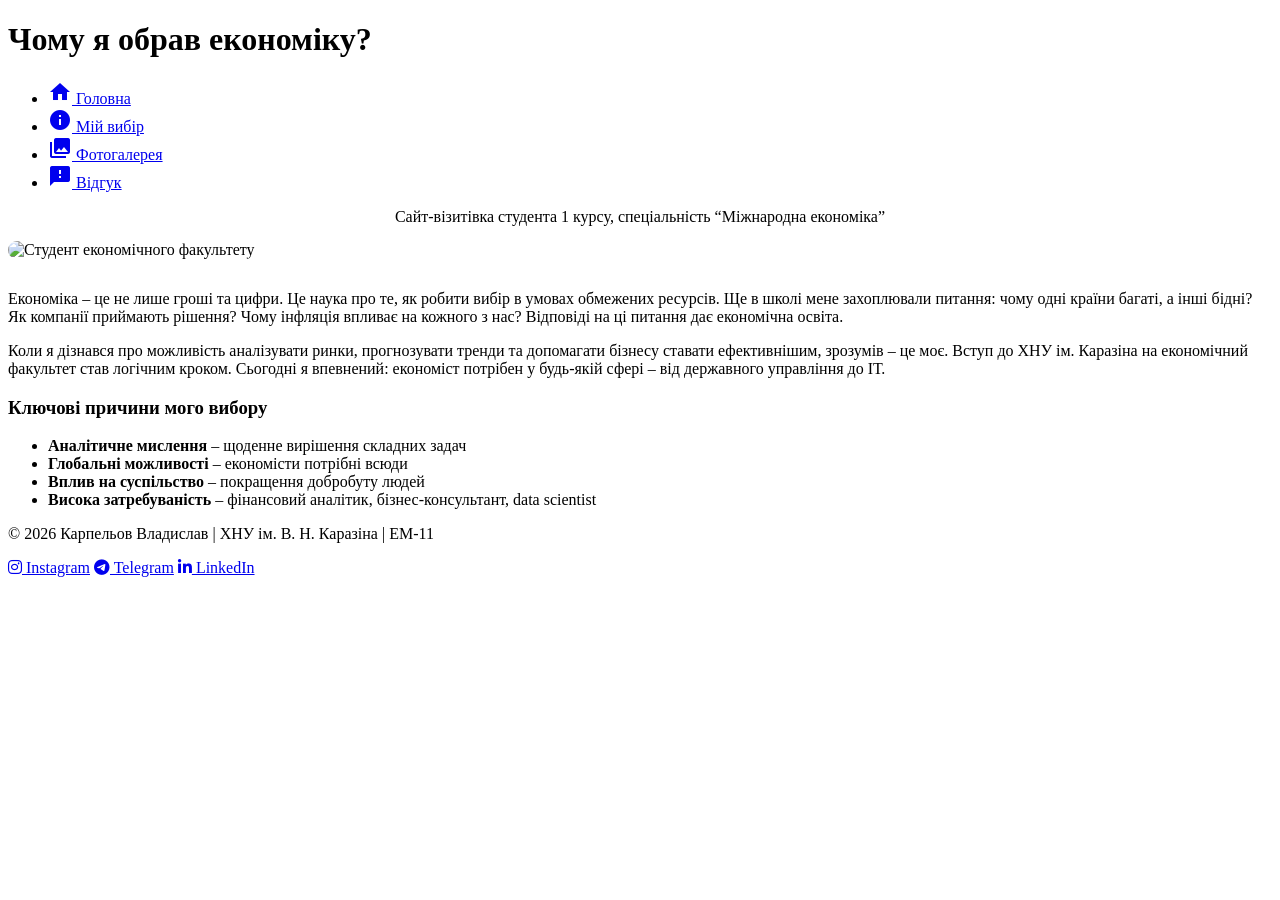
==== index.html @ f9a312ce "Add files via upload" ====
<!DOCTYPE html>
<html lang="uk">
<head>
    <meta charset="UTF-8">
    <meta name="viewport" content="width=device-width, initial-scale=1.0">
    <title>Економіст майбутнього | Головна</title>
    <link rel="stylesheet" href="css/style.css">
    <link href="https://fonts.googleapis.com/icon?family=Material+Icons" rel="stylesheet">
    <link rel="stylesheet" href="https://cdnjs.cloudflare.com/ajax/libs/font-awesome/6.0.0-beta3/css/all.min.css">
</head>
<body>
<div class="container">
    <header>
        <h1>Чому я обрав економіку?</h1>
        <nav>
            <ul>
                <li><a href="index.html" class="home-link"><span class="material-icons">home</span> Головна</a></li>
                <li><a href="about.html"><span class="material-icons">info</span> Мій вибір</a></li>
                <li><a href="gallery.html"><span class="material-icons">photo_library</span> Фотогалерея</a></li>
                <li><a href="feedback.html"><span class="material-icons">feedback</span> Відгук</a></li>
            </ul>
        </nav>
    </header>

    <main>
        <div style="text-align: center;">
            <div class="subtitle">Сайт-візитівка студента 1 курсу, спеціальність “Міжнародна економіка”</div>
        </div>
        <img src="https://picsum.photos/id/20/800/300" alt="Студент економічного факультету" style="width:100%; border-radius:20px; margin:15px 0;">
        
        <div class="columns">
            <p>Економіка – це не лише гроші та цифри. Це наука про те, як робити вибір в умовах обмежених ресурсів. Ще в школі мене захоплювали питання: чому одні країни багаті, а інші бідні? Як компанії приймають рішення? Чому інфляція впливає на кожного з нас? Відповіді на ці питання дає економічна освіта.</p>
            <p>Коли я дізнався про можливість аналізувати ринки, прогнозувати тренди та допомагати бізнесу ставати ефективнішим, зрозумів – це моє. Вступ до ХНУ ім. Каразіна на економічний факультет став логічним кроком. Сьогодні я впевнений: економіст потрібен у будь-якій сфері – від державного управління до ІТ.</p>
        </div>

        <h3>Ключові причини мого вибору</h3>
        <ul class="custom-list">
            <li><strong>Аналітичне мислення</strong> – щоденне вирішення складних задач</li>
            <li><strong>Глобальні можливості</strong> – економісти потрібні всюди</li>
            <li><strong>Вплив на суспільство</strong> – покращення добробуту людей</li>
            <li><strong>Висока затребуваність</strong> – фінансовий аналітик, бізнес-консультант, data scientist</li>
        </ul>
    </main>

    <footer>
        <p>© 2026 Карпельов Владислав | ХНУ ім. В. Н. Каразіна | ЕМ-11</p>
        <div class="social-links">
            <a href="https://www.instagram.com/vladyslavkarpelov/"><i class="fab fa-instagram"></i> Instagram</a>  
            <a href="https://t.me/sanitar4ick"><i class="fab fa-telegram-plane"></i> Telegram</a>  
            <a href="https://www.linkedin.com/in/vladyslavkarpelov/"><i class="fab fa-linkedin-in"></i> LinkedIn</a>
        </div>
    </footer>
</div>

<div class="theme-toggle" id="themeToggle">
    <span class="material-icons" id="themeIcon">light_mode</span>
</div>
<script>
    (function() {
        const toggle = document.getElementById('themeToggle');
        const icon = document.getElementById('themeIcon');
        const currentTheme = localStorage.getItem('theme');
        if (currentTheme === 'dark') {
            document.body.classList.add('dark-theme');
            icon.textContent = 'dark_mode';
        }
        toggle.addEventListener('click', () => {
            document.body.classList.toggle('dark-theme');
            if (document.body.classList.contains('dark-theme')) {
                localStorage.setItem('theme', 'dark');
                icon.textContent = 'dark_mode';
            } else {
                localStorage.setItem('theme', 'light');
                icon.textContent = 'light_mode';
            }
        });
    })();
</script>
</body>
</html>
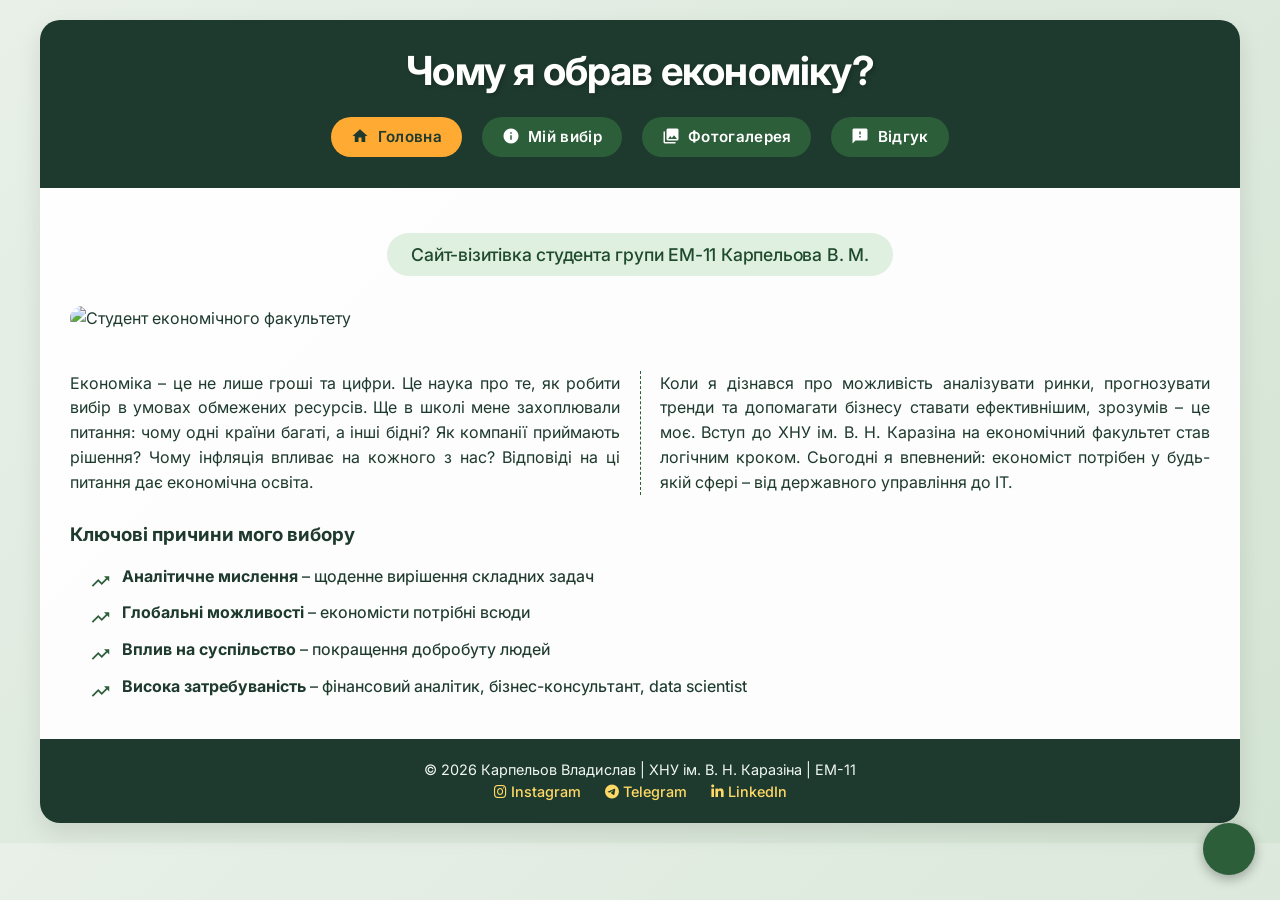
==== commit 2b2b74fe: "Update index.html" ====
--- a/index.html
+++ b/index.html
@@ -3,7 +3,7 @@
 <head>
     <meta charset="UTF-8">
     <meta name="viewport" content="width=device-width, initial-scale=1.0">
-    <title>Економіст майбутнього | Головна</title>
+    <title>Головна</title>
     <link rel="stylesheet" href="css/style.css">
     <link href="https://fonts.googleapis.com/icon?family=Material+Icons" rel="stylesheet">
     <link rel="stylesheet" href="https://cdnjs.cloudflare.com/ajax/libs/font-awesome/6.0.0-beta3/css/all.min.css">
@@ -24,13 +24,13 @@
 
     <main>
         <div style="text-align: center;">
-            <div class="subtitle">Сайт-візитівка студента 1 курсу, спеціальність “Міжнародна економіка”</div>
+            <div class="subtitle">Сайт-візитівка студента групи ЕМ-11 Карпельова В. М.</div>
         </div>
         <img src="https://picsum.photos/id/20/800/300" alt="Студент економічного факультету" style="width:100%; border-radius:20px; margin:15px 0;">
         
         <div class="columns">
             <p>Економіка – це не лише гроші та цифри. Це наука про те, як робити вибір в умовах обмежених ресурсів. Ще в школі мене захоплювали питання: чому одні країни багаті, а інші бідні? Як компанії приймають рішення? Чому інфляція впливає на кожного з нас? Відповіді на ці питання дає економічна освіта.</p>
-            <p>Коли я дізнався про можливість аналізувати ринки, прогнозувати тренди та допомагати бізнесу ставати ефективнішим, зрозумів – це моє. Вступ до ХНУ ім. Каразіна на економічний факультет став логічним кроком. Сьогодні я впевнений: економіст потрібен у будь-якій сфері – від державного управління до ІТ.</p>
+            <p>Коли я дізнався про можливість аналізувати ринки, прогнозувати тренди та допомагати бізнесу ставати ефективнішим, зрозумів – це моє. Вступ до ХНУ ім. В. Н. Каразіна на економічний факультет став логічним кроком. Сьогодні я впевнений: економіст потрібен у будь-якій сфері – від державного управління до ІТ.</p>
         </div>
 
         <h3>Ключові причини мого вибору</h3>
@@ -77,4 +77,4 @@
     })();
 </script>
 </body>
-</html>+</html>
--- a/css/style.css
+++ b/css/style.css
@@ -0,0 +1,571 @@
+/* ========== ПІДКЛЮЧЕННЯ СУЧАСНОГО ШРИФТУ INTER ========== */
+@import url('https://fonts.googleapis.com/css2?family=Inter:opsz,wght@14..32,300;14..32,400;14..32,500;14..32,600;14..32,700&display=swap');
+/* ========== ПІДКЛЮЧЕННЯ GOOGLE MATERIAL ICONS ========== */
+@import url('https://fonts.googleapis.com/icon?family=Material+Icons');
+
+* {
+    margin: 0;
+    padding: 0;
+    box-sizing: border-box;
+}
+
+/* Плавний перехід для всіх змінних властивостей */
+body, body * {
+    transition: background-color 0.3s ease, color 0.2s ease, border-color 0.2s ease, box-shadow 0.2s ease;
+}
+
+body {
+    font-family: 'Inter', -apple-system, BlinkMacSystemFont, 'Segoe UI', Roboto, Helvetica, Arial, sans-serif;
+    font-weight: 400;
+    line-height: 1.55;
+    background-color: #f0f7f0;
+    background-image: linear-gradient(135deg, #e8f0e8 0%, #d4e4d4 100%);
+    color: #1e3a2e;
+    padding: 20px;
+    font-size: 1rem;
+    -webkit-font-smoothing: antialiased;
+    -moz-osx-font-smoothing: grayscale;
+}
+
+/* ========== ТЕМНА ТЕМА ========== */
+body.dark-theme {
+    background-color: #1a2a1f;
+    background-image: linear-gradient(135deg, #0f1e0c 0%, #1a2a1f 100%);
+    color: #e0e0e0;
+}
+
+body.dark-theme .container {
+    background-color: rgba(30, 40, 25, 0.95);
+    box-shadow: 0 10px 25px rgba(0,0,0,0.5);
+}
+
+body.dark-theme header {
+    background: #0f1e0c;
+}
+
+body.dark-theme nav ul li a {
+    background-color: #2c5e3a;
+    color: #f0f0f0;
+}
+
+body.dark-theme nav ul li a:hover {
+    background-color: #ffd966;
+    color: #0f1e0c;
+}
+
+body.dark-theme .subtitle {
+    background: #2c5e3a;
+    color: #ffefc0;
+}
+
+body.dark-theme table {
+    background-color: #2a3a25;
+}
+body.dark-theme th, body.dark-theme td {
+    border-color: #4a6a45;
+    color: #e0e0e0;
+}
+body.dark-theme th {
+    background-color: #3a5a35;
+    color: #ffefc0;
+}
+body.dark-theme caption {
+    background: #1e3a2e;
+}
+
+body.dark-theme form {
+    background: #2a3a25;
+}
+body.dark-theme label {
+    color: #ffefc0;
+}
+body.dark-theme input, body.dark-theme textarea, body.dark-theme select {
+    background-color: #3a5a35;
+    border-color: #6a8a65;
+    color: #ffffff;
+}
+body.dark-theme .clock {
+    background: #0f1e0c;
+    color: #ffd966;
+}
+body.dark-theme .gallery-container {
+    background: #2a3a25;
+}
+body.dark-theme .custom-list li::before {
+    color: #ffd966;
+}
+body.dark-theme ol li::before {
+    color: #ffd966;
+}
+body.dark-theme .social-links a {
+    color: #ffd966;
+}
+body.dark-theme footer {
+    background: #0f1e0c;
+}
+
+/* ===== КНОПКА ПЕРЕМИКАННЯ ТЕМИ (FIXED) ===== */
+.theme-toggle {
+    position: fixed;
+    bottom: 25px;
+    right: 25px;
+    background-color: #2c5e3a;
+    color: white;
+    width: 52px;
+    height: 52px;
+    border-radius: 50%;
+    display: flex;
+    align-items: center;
+    justify-content: center;
+    cursor: pointer;
+    box-shadow: 0 4px 12px rgba(0,0,0,0.3);
+    z-index: 1000;
+    transition: transform 0.2s ease, background-color 0.2s;
+    border: none;
+    font-size: 28px;
+}
+
+.theme-toggle:hover {
+    transform: scale(1.08);
+    background-color: #ffaa33;
+    color: #1e3a2e;
+}
+
+body.dark-theme .theme-toggle {
+    background-color: #ffaa33;
+    color: #1e3a2e;
+}
+body.dark-theme .theme-toggle:hover {
+    background-color: #ffcc66;
+    color: #0f1e0c;
+}
+
+/* Інші існуючі стилі (залишаються без змін, окрім доданих вище) */
+.container {
+    max-width: 1200px;
+    margin: 0 auto;
+    background-color: rgba(255, 255, 255, 0.92);
+    border-radius: 20px;
+    box-shadow: 0 10px 25px rgba(0,0,0,0.1);
+    padding: 20px 30px;
+}
+
+header {
+    background: #1e3a2e;
+    color: white;
+    text-align: center;
+    margin-bottom: 30px;
+    border-radius: 20px 20px 0 0;
+    padding: 20px 20px 15px 20px;
+    margin-top: -20px;
+    margin-left: -30px;
+    margin-right: -30px;
+}
+
+header h1 {
+    font-size: 2.5rem;
+    font-weight: 700;
+    letter-spacing: -0.02em;
+    color: #ffffff;
+    text-shadow: 2px 2px 4px rgba(0,0,0,0.2);
+    font-family: 'Inter', sans-serif;
+    margin-bottom: 10px;
+}
+
+nav ul {
+    display: flex;
+    justify-content: center;
+    list-style: none;
+    gap: 20px;
+    margin-top: 15px;
+    flex-wrap: wrap;
+}
+
+nav ul li a {
+    text-decoration: none;
+    font-weight: 600;
+    font-size: 0.95rem;
+    padding: 8px 20px;
+    background-color: #2c5e3a;
+    color: white;
+    border-radius: 40px;
+    transition: all 0.3s ease;
+    display: inline-block;
+    letter-spacing: 0.3px;
+}
+
+nav ul li a:hover {
+    background-color: #ffd966;
+    color: #1e3a2e;
+    transform: scale(1.02);
+    box-shadow: 0 5px 10px rgba(0,0,0,0.2);
+}
+
+.home-link {
+    background-color: #ffaa33 !important;
+    color: #1e3a2e !important;
+}
+
+.home-link:hover {
+    background-color: #ffcc66 !important;
+}
+
+footer {
+    background: #1e3a2e;
+    color: #f0f7f0;
+    margin-top: 40px;
+    text-align: center;
+    border-radius: 0 0 20px 20px;
+    padding: 20px;
+    font-weight: 400;
+    font-size: 0.9rem;
+    margin-left: -30px;
+    margin-right: -30px;
+    margin-bottom: -20px;
+}
+
+.social-links a {
+    margin: 0 10px;
+    color: #ffd966;
+    text-decoration: none;
+    font-weight: 500;
+}
+
+.social-links a:hover {
+    text-decoration: underline;
+}
+
+.subtitle {
+    text-align: center;
+    font-size: 1.1rem;
+    font-weight: 500;
+    background: #e0f0e0;
+    display: inline-block;
+    padding: 8px 24px;
+    border-radius: 60px;
+    margin: 15px auto;
+    color: #1e4a2e;
+    letter-spacing: -0.2px;
+}
+
+.columns {
+    column-count: 2;
+    column-gap: 2.5rem;
+    column-rule: 1px dashed #2c5e3a;
+    margin: 25px 0;
+    text-align: justify;
+}
+
+/* Нестандартні маркери для UL – єдина іконка з Google Icons */
+ul.custom-list {
+    list-style: none;
+    margin-left: 20px;
+}
+ul.custom-list li {
+    margin-bottom: 12px;
+    position: relative;
+    padding-left: 32px;
+    font-weight: 450;
+}
+ul.custom-list li::before {
+    font-family: 'Material Icons';
+    content: 'trending_up';  /* можна замінити на 'analytics', 'insights', 'bar_chart' */
+    position: absolute;
+    left: 0;
+    top: 2px;
+    font-size: 1.3rem;
+    color: #2c5e3a;
+}
+
+
+ol {
+    list-style: none;
+    counter-reset: item;
+    margin-left: 20px;
+}
+ol li {
+    counter-increment: item;
+    margin-bottom: 10px;
+    font-weight: 450;
+}
+ol li::before {
+    content: counter(item) ". ";
+    color: #2c5e3a;
+    font-weight: 700;
+    margin-right: 8px;
+}
+
+ol.roman-list {
+    list-style-type: upper-roman;
+    margin-left: 30px;
+    background: #fef9e6;
+    padding: 15px 20px 15px 40px;
+    border-radius: 15px;
+}
+ol.roman-list li::before {
+    content: none;
+}
+
+table {
+    width: 100%;
+    border-collapse: collapse;
+    margin: 20px 0;
+    background-color: #fff;
+    box-shadow: 0 2px 8px rgba(0,0,0,0.05);
+    font-size: 0.95rem;
+}
+caption {
+    font-size: 1.2rem;
+    font-weight: 700;
+    margin-bottom: 10px;
+    background: #2c5e3a;
+    color: white;
+    padding: 8px;
+    border-radius: 30px;
+}
+th, td {
+    border: 1px solid #b0c4b0;
+    padding: 10px;
+    text-align: left;
+}
+th {
+    background-color: #e0f0e0;
+    color: #1e4a2e;
+    font-weight: 600;
+}
+
+.gallery-container {
+    position: relative;
+    height: 450px;
+    margin: 40px 0;
+    background: #e9f0e9;
+    border-radius: 20px;
+    overflow: hidden;
+}
+.gallery-img {
+    position: absolute;
+    width: 280px;
+    border: 5px solid white;
+    border-radius: 15px;
+    box-shadow: 0 8px 20px rgba(0,0,0,0.3);
+    transition: transform 0.3s, z-index 0s;
+    cursor: pointer;
+}
+.gallery-img:hover {
+    transform: scale(1.05);
+    z-index: 10 !important;
+}
+.img1 { top: 30px; left: 50px; z-index: 1; }
+.img2 { top: 80px; left: 180px; z-index: 2; }
+.img3 { top: 130px; left: 310px; z-index: 3; }
+.img4 { top: 180px; left: 440px; z-index: 4; }
+
+form {
+    background: #fef9e6;
+    padding: 20px;
+    border-radius: 25px;
+    margin: 20px 0;
+}
+.form-group {
+    margin-bottom: 15px;
+}
+label {
+    font-weight: 600;
+    display: block;
+    margin-bottom: 5px;
+}
+input, textarea, select {
+    width: 100%;
+    padding: 10px 15px;
+    border-radius: 30px;
+    border: 1px solid #b0c4b0;
+    font-size: 0.95rem;
+    font-family: 'Inter', sans-serif;
+}
+button:not(.theme-toggle) {
+    background-color: #2c5e3a;
+    color: white;
+    border: none;
+    padding: 10px 28px;
+    border-radius: 40px;
+    font-size: 0.95rem;
+    font-weight: 600;
+    font-family: 'Inter', sans-serif;
+    cursor: pointer;
+    transition: 0.2s;
+}
+button:not(.theme-toggle):hover {
+    background-color: #1a3d25;
+    transform: scale(1.02);
+}
+
+.clock {
+    background: #2c5e3a;
+    color: #ffefc0;
+    font-size: 1.6rem;
+    font-weight: 600;
+    text-align: center;
+    padding: 15px;
+    border-radius: 60px;
+    margin: 20px 0;
+    font-family: 'Inter', monospace;
+    letter-spacing: 1px;
+}
+
+@media (max-width: 800px) {
+    .columns {
+        column-count: 1;
+    }
+    .gallery-img {
+        width: 200px;
+    }
+    .img1, .img2, .img3, .img4 {
+        position: relative;
+        display: inline-block;
+        margin: 10px;
+        top: auto;
+        left: auto;
+    }
+    .gallery-container {
+        height: auto;
+        text-align: center;
+    }
+}
+
+/* Центрований блок навігації по сторінці (about.html) */
+.content-nav {
+    text-align: center;
+    background: #e0f0e0;
+    padding: 12px 20px;
+    border-radius: 50px;
+    margin: 20px 0;
+    font-weight: 500;
+    transition: background 0.3s, color 0.3s;
+}
+/* ===== ДЛЯ СТОРІНКИ about.html ===== */
+.content-nav {
+    text-align: center;
+    background: #e0f0e0;
+    padding: 12px 20px;
+    border-radius: 50px;
+    margin: 20px 0;
+    font-weight: 500;
+    transition: background 0.3s, color 0.3s;
+}
+.content-nav a {
+    color: #1e4a2e;
+    text-decoration: none;
+    margin: 0 5px;
+    font-weight: 600;
+}
+.content-nav a:hover {
+    text-decoration: underline;
+}
+body.dark-theme .content-nav {
+    background: #2c5e3a;
+}
+body.dark-theme .content-nav a {
+    color: #ffefc0;
+}
+.weather-widget iframe {
+    background: #2c5e3a;
+    border-radius: 20px;
+}
+.weather-note {
+    font-size: 0.85rem;
+    text-align: center;
+    margin-top: 10px;
+    opacity: 0.8;
+}
+
+/* Для годинника та віджетів на about.html */
+.clock {
+    background: #2c5e3a;
+    color: #ffefc0;
+    font-size: 1.8rem;
+    font-weight: 600;
+    text-align: center;
+    padding: 15px;
+    border-radius: 60px;
+    margin: 20px 0;
+    font-family: 'Inter', monospace;
+    letter-spacing: 2px;
+}
+.weather-widget {
+    margin: 20px 0;
+    border-radius: 20px;
+    overflow: hidden;
+}
+.weather-note {
+    font-size: 0.85rem;
+    text-align: center;
+    margin-top: 10px;
+    opacity: 0.8;
+}
+
+/* ===== ВІДСТУПИ ДЛЯ ЗАГОЛОВКІВ ТА СПИСКІВ ===== */
+h2, h3, h4 {
+    margin-top: 1.2em;
+    margin-bottom: 0.8em;
+}
+
+h2:first-of-type, h3:first-of-type {
+    margin-top: 0;
+}
+
+/* Додатковий відступ перед списками, якщо вони йдуть одразу після заголовка */
+ul, ol {
+    margin-top: 0.5em;
+    margin-bottom: 1em;
+}
+
+/* Спеціально для секцій, щоб між секціями був більший проміжок */
+section {
+    margin-bottom: 2rem;
+}
+
+/* Для змісту сторінки (content-nav) додамо відступ знизу, щоб наступний заголовок не прилипав */
+.content-nav {
+    margin-bottom: 2rem;
+}
+
+/* ===== СТИЛІ ДЛЯ ІКОНОК GOOGLE MATERIAL ===== */
+.material-icons {
+    font-size: 1.2rem;
+    vertical-align: middle;
+    margin-right: 4px;
+    margin-top: -2px;
+}
+h1 .material-icons,
+h2 .material-icons,
+h3 .material-icons {
+    font-size: 1.4rem;
+    margin-right: 8px;
+}
+nav .material-icons {
+    font-size: 1.1rem;
+    margin-right: 4px;
+}
+
+/* Відступи для сторінки галереї */
+.gallery-container {
+    margin-bottom: 25px;
+}
+.gallery-container + p {
+    margin-top: 20px;
+    margin-bottom: 30px;
+}
+#video {
+    margin-top: 30px;
+}
+#video h3 {
+    margin-bottom: 20px;
+}
+
+/* Іконки в футері */
+.social-links a .material-icons {
+    font-size: 1.1rem;
+    vertical-align: middle;
+    margin-right: 4px;
+    margin-top: -2px;
+}
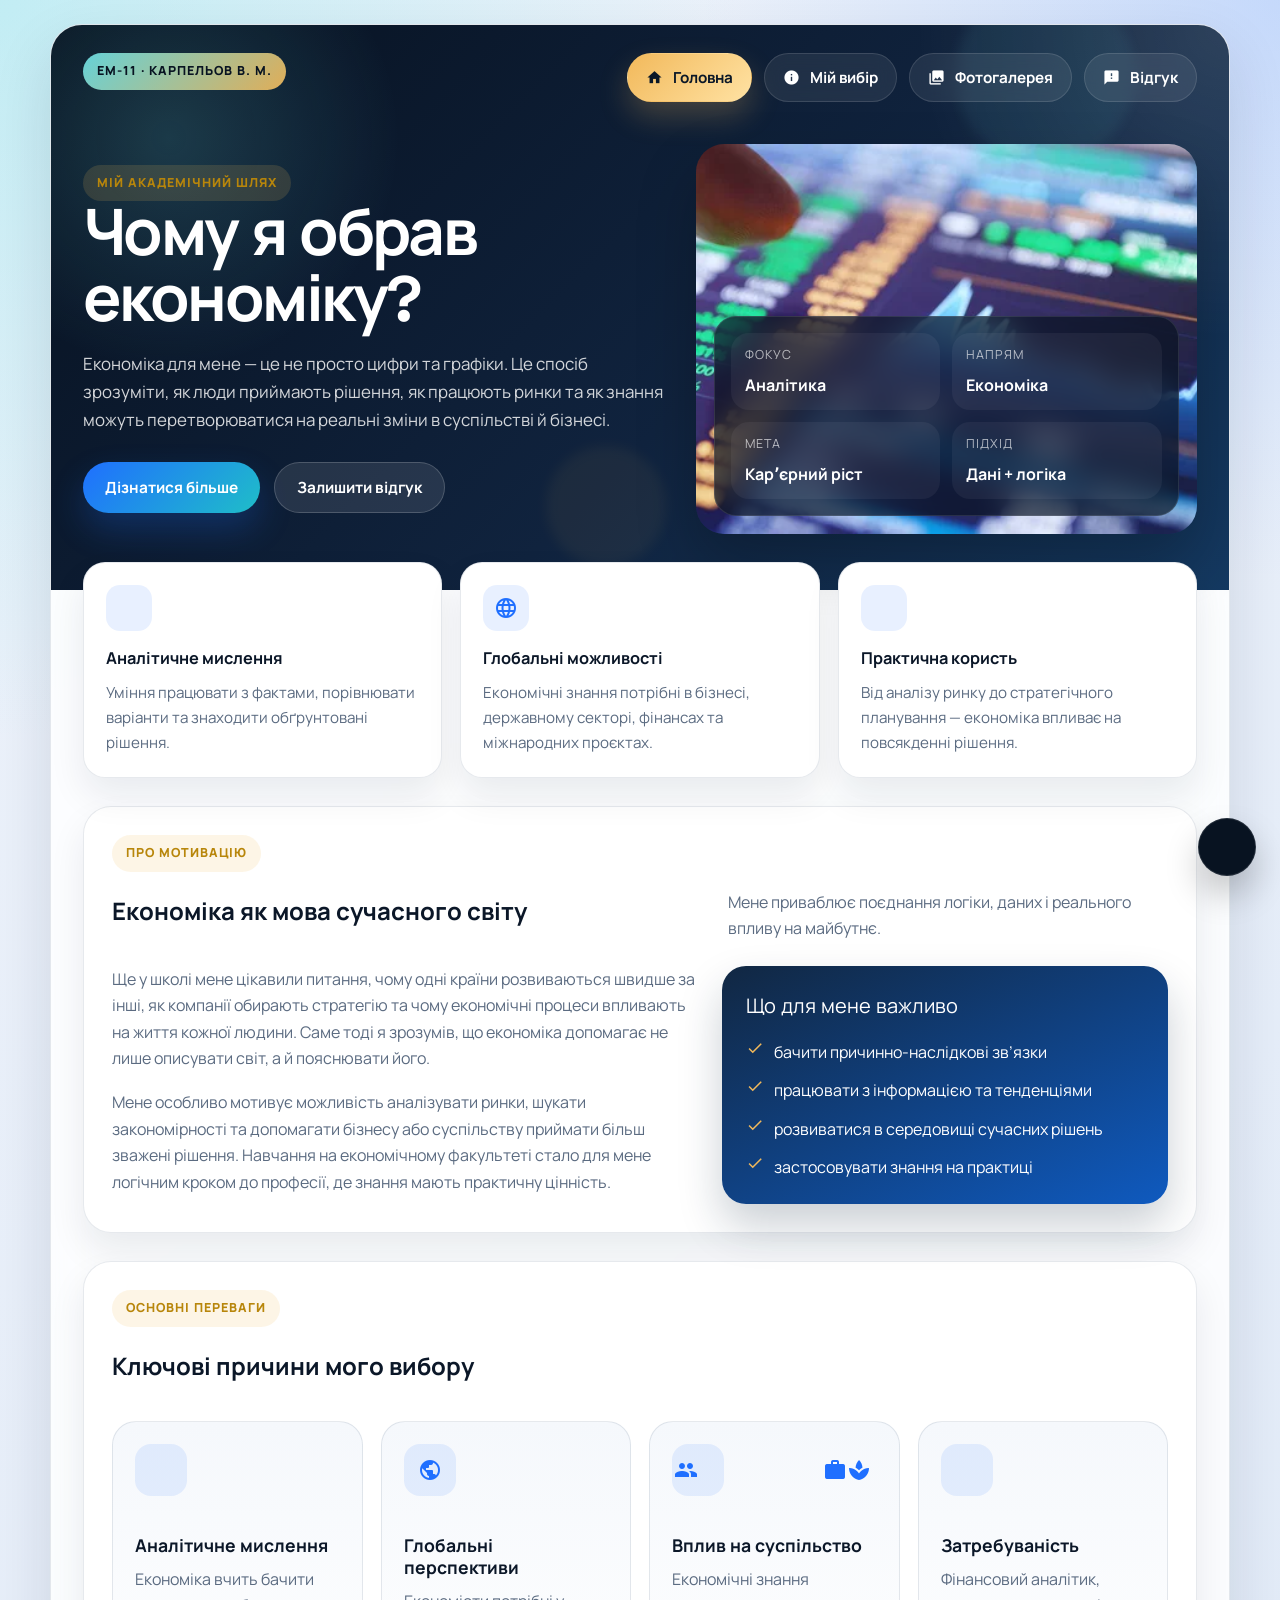
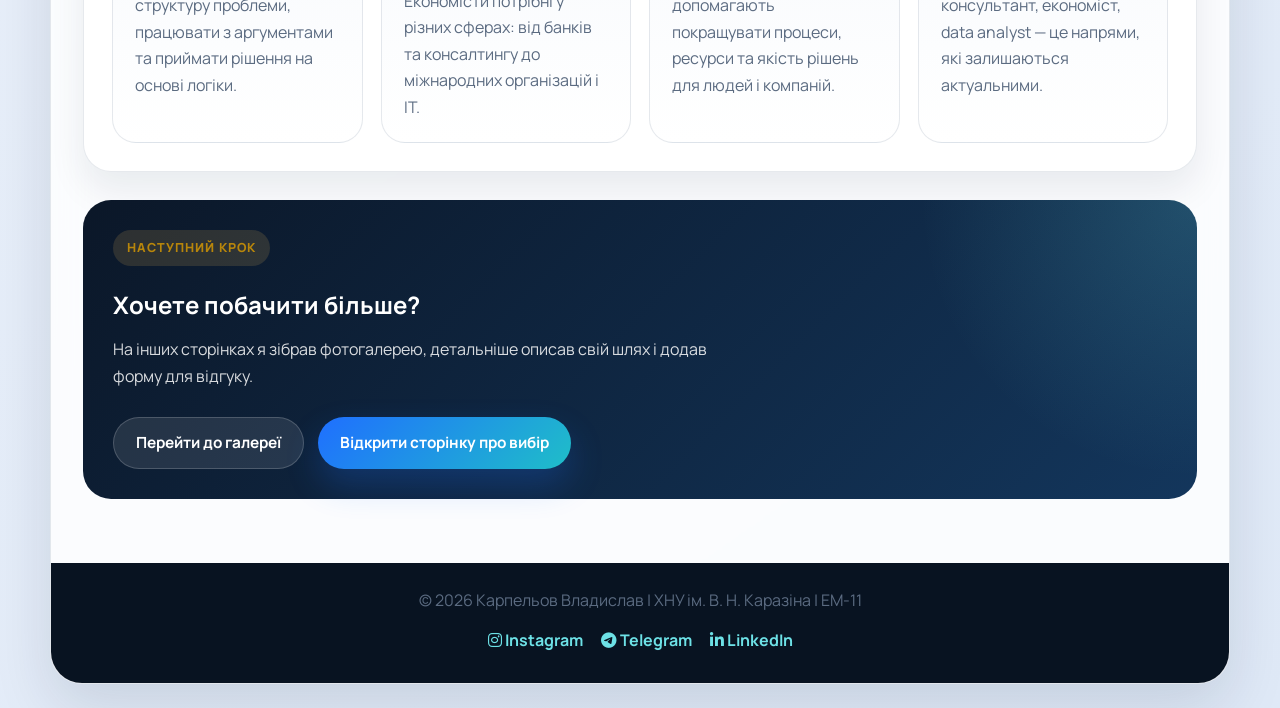
==== commit 2dee8077: "Add files via upload" ====
--- a/index.html
+++ b/index.html
@@ -1,80 +1,205 @@
-<!DOCTYPE html>
-<html lang="uk">
-<head>
-    <meta charset="UTF-8">
-    <meta name="viewport" content="width=device-width, initial-scale=1.0">
-    <title>Головна</title>
-    <link rel="stylesheet" href="css/style.css">
-    <link href="https://fonts.googleapis.com/icon?family=Material+Icons" rel="stylesheet">
-    <link rel="stylesheet" href="https://cdnjs.cloudflare.com/ajax/libs/font-awesome/6.0.0-beta3/css/all.min.css">
-</head>
-<body>
-<div class="container">
-    <header>
-        <h1>Чому я обрав економіку?</h1>
-        <nav>
-            <ul>
-                <li><a href="index.html" class="home-link"><span class="material-icons">home</span> Головна</a></li>
-                <li><a href="about.html"><span class="material-icons">info</span> Мій вибір</a></li>
-                <li><a href="gallery.html"><span class="material-icons">photo_library</span> Фотогалерея</a></li>
-                <li><a href="feedback.html"><span class="material-icons">feedback</span> Відгук</a></li>
-            </ul>
-        </nav>
-    </header>
-
-    <main>
-        <div style="text-align: center;">
-            <div class="subtitle">Сайт-візитівка студента групи ЕМ-11 Карпельова В. М.</div>
-        </div>
-        <img src="https://picsum.photos/id/20/800/300" alt="Студент економічного факультету" style="width:100%; border-radius:20px; margin:15px 0;">
-        
-        <div class="columns">
-            <p>Економіка – це не лише гроші та цифри. Це наука про те, як робити вибір в умовах обмежених ресурсів. Ще в школі мене захоплювали питання: чому одні країни багаті, а інші бідні? Як компанії приймають рішення? Чому інфляція впливає на кожного з нас? Відповіді на ці питання дає економічна освіта.</p>
-            <p>Коли я дізнався про можливість аналізувати ринки, прогнозувати тренди та допомагати бізнесу ставати ефективнішим, зрозумів – це моє. Вступ до ХНУ ім. В. Н. Каразіна на економічний факультет став логічним кроком. Сьогодні я впевнений: економіст потрібен у будь-якій сфері – від державного управління до ІТ.</p>
-        </div>
-
-        <h3>Ключові причини мого вибору</h3>
-        <ul class="custom-list">
-            <li><strong>Аналітичне мислення</strong> – щоденне вирішення складних задач</li>
-            <li><strong>Глобальні можливості</strong> – економісти потрібні всюди</li>
-            <li><strong>Вплив на суспільство</strong> – покращення добробуту людей</li>
-            <li><strong>Висока затребуваність</strong> – фінансовий аналітик, бізнес-консультант, data scientist</li>
-        </ul>
-    </main>
-
-    <footer>
-        <p>© 2026 Карпельов Владислав | ХНУ ім. В. Н. Каразіна | ЕМ-11</p>
-        <div class="social-links">
-            <a href="https://www.instagram.com/vladyslavkarpelov/"><i class="fab fa-instagram"></i> Instagram</a>  
-            <a href="https://t.me/sanitar4ick"><i class="fab fa-telegram-plane"></i> Telegram</a>  
-            <a href="https://www.linkedin.com/in/vladyslavkarpelov/"><i class="fab fa-linkedin-in"></i> LinkedIn</a>
-        </div>
-    </footer>
-</div>
-
-<div class="theme-toggle" id="themeToggle">
-    <span class="material-icons" id="themeIcon">light_mode</span>
-</div>
-<script>
-    (function() {
-        const toggle = document.getElementById('themeToggle');
-        const icon = document.getElementById('themeIcon');
-        const currentTheme = localStorage.getItem('theme');
-        if (currentTheme === 'dark') {
-            document.body.classList.add('dark-theme');
-            icon.textContent = 'dark_mode';
-        }
-        toggle.addEventListener('click', () => {
-            document.body.classList.toggle('dark-theme');
-            if (document.body.classList.contains('dark-theme')) {
-                localStorage.setItem('theme', 'dark');
-                icon.textContent = 'dark_mode';
-            } else {
-                localStorage.setItem('theme', 'light');
-                icon.textContent = 'light_mode';
-            }
-        });
-    })();
-</script>
-</body>
-</html>
+<!DOCTYPE html>
+<html lang="uk">
+<head>
+    <meta charset="UTF-8">
+    <meta name="viewport" content="width=device-width, initial-scale=1.0">
+    <title>Головна</title>
+    <link rel="stylesheet" href="css/style.css">
+    <link href="https://fonts.googleapis.com/icon?family=Material+Icons" rel="stylesheet">
+    <link rel="stylesheet" href="https://cdnjs.cloudflare.com/ajax/libs/font-awesome/6.0.0-beta3/css/all.min.css">
+</head>
+<body>
+<div class="container">
+    <header>
+        <div class="brand-row">
+            <div>
+                <div class="eyebrow">EM-11 · Карпельов В. М.</div>
+            </div>
+            <nav>
+                <ul>
+                    <li><a href="index.html" class="nav-link active"><span class="material-icons">home</span> Головна</a></li>
+                    <li><a href="about.html" class="nav-link"><span class="material-icons">info</span> Мій вибір</a></li>
+                    <li><a href="gallery.html" class="nav-link"><span class="material-icons">photo_library</span> Фотогалерея</a></li>
+                    <li><a href="feedback.html" class="nav-link"><span class="material-icons">feedback</span> Відгук</a></li>
+                </ul>
+            </nav>
+        </div>
+
+        <div class="hero">
+            <div class="hero-copy">
+                <div class="section-kicker">Мій академічний шлях</div>
+                <h1>Чому я обрав економіку?</h1>
+                <p class="hero-lead">
+                    Економіка для мене — це не просто цифри та графіки. Це спосіб зрозуміти,
+                    як люди приймають рішення, як працюють ринки та як знання можуть
+                    перетворюватися на реальні зміни в суспільстві й бізнесі.
+                </p>
+                <div class="hero-actions">
+                    <a href="about.html" class="button-primary">Дізнатися більше</a>
+                    <a href="feedback.html" class="button-secondary">Залишити відгук</a>
+                </div>
+            </div>
+
+            <div class="hero-visual">
+                <img src="img/photo1.jpg" alt="Аналітика фінансових ринків">
+                <div class="hero-floating">
+                    <div class="hero-metric">
+                        <span>Фокус</span>
+                        <strong>Аналітика</strong>
+                    </div>
+                    <div class="hero-metric">
+                        <span>Напрям</span>
+                        <strong>Економіка</strong>
+                    </div>
+                    <div class="hero-metric">
+                        <span>Мета</span>
+                        <strong>Карʼєрний ріст</strong>
+                    </div>
+                    <div class="hero-metric">
+                        <span>Підхід</span>
+                        <strong>Дані + логіка</strong>
+                    </div>
+                </div>
+            </div>
+        </div>
+    </header>
+
+    <main>
+        <section class="stats-grid" aria-label="Ключові акценти">
+            <article class="stat-card">
+                <span class="material-icons">query_stats</span>
+                <strong>Аналітичне мислення</strong>
+                <p>Уміння працювати з фактами, порівнювати варіанти та знаходити обґрунтовані рішення.</p>
+            </article>
+            <article class="stat-card">
+                <span class="material-icons">language</span>
+                <strong>Глобальні можливості</strong>
+                <p>Економічні знання потрібні в бізнесі, державному секторі, фінансах та міжнародних проєктах.</p>
+            </article>
+            <article class="stat-card">
+                <span class="material-icons">insights</span>
+                <strong>Практична користь</strong>
+                <p>Від аналізу ринку до стратегічного планування — економіка впливає на повсякденні рішення.</p>
+            </article>
+        </section>
+
+        <section class="section-card">
+            <div class="section-heading">
+                <div>
+                    <div class="section-kicker">Про мотивацію</div>
+                    <h2>Економіка як мова сучасного світу</h2>
+                </div>
+                <p class="section-summary">Мене приваблює поєднання логіки, даних і реального впливу на майбутнє.</p>
+            </div>
+
+            <div class="intro-grid">
+                <div class="text-stack">
+                    <p>
+                        Ще у школі мене цікавили питання, чому одні країни розвиваються швидше за інші,
+                        як компанії обирають стратегію та чому економічні процеси впливають на життя кожної людини.
+                        Саме тоді я зрозумів, що економіка допомагає не лише описувати світ, а й пояснювати його.
+                    </p>
+                    <p>
+                        Мене особливо мотивує можливість аналізувати ринки, шукати закономірності та допомагати
+                        бізнесу або суспільству приймати більш зважені рішення. Навчання на економічному факультеті
+                        стало для мене логічним кроком до професії, де знання мають практичну цінність.
+                    </p>
+                </div>
+
+                <aside class="note-card">
+                    <div class="note-card-title">Що для мене важливо</div>
+                    <ul class="quick-points">
+                        <li><span class="material-icons">done</span> бачити причинно-наслідкові зв’язки</li>
+                        <li><span class="material-icons">done</span> працювати з інформацією та тенденціями</li>
+                        <li><span class="material-icons">done</span> розвиватися в середовищі сучасних рішень</li>
+                        <li><span class="material-icons">done</span> застосовувати знання на практиці</li>
+                    </ul>
+                </aside>
+            </div>
+        </section>
+
+        <section class="section-card">
+            <div class="section-heading">
+                <div>
+                    <div class="section-kicker">Основні переваги</div>
+                    <h2>Ключові причини мого вибору</h2>
+                </div>
+            </div>
+
+            <div class="feature-grid">
+                <article class="feature-card">
+                    <div class="feature-icon"><span class="material-icons">psychology</span></div>
+                    <h3>Аналітичне мислення</h3>
+                    <p>Економіка вчить бачити структуру проблеми, працювати з аргументами та приймати рішення на основі логіки.</p>
+                </article>
+                <article class="feature-card">
+                    <div class="feature-icon"><span class="material-icons">public</span></div>
+                    <h3>Глобальні перспективи</h3>
+                    <p>Економісти потрібні у різних сферах: від банків та консалтингу до міжнародних організацій і IT.</p>
+                </article>
+                <article class="feature-card">
+                    <div class="feature-icon"><span class="material-icons">groups</span></div>
+                    <h3>Вплив на суспільство</h3>
+                    <p>Економічні знання допомагають покращувати процеси, ресурси та якість рішень для людей і компаній.</p>
+                </article>
+                <article class="feature-card">
+                    <div class="feature-icon"><span class="material-icons">workspace_premium</span></div>
+                    <h3>Затребуваність</h3>
+                    <p>Фінансовий аналітик, консультант, економіст, data analyst — це напрями, які залишаються актуальними.</p>
+                </article>
+            </div>
+        </section>
+
+        <section class="cta-panel">
+            <div>
+                <div class="section-kicker">Наступний крок</div>
+                <h2>Хочете побачити більше?</h2>
+                <p>На інших сторінках я зібрав фотогалерею, детальніше описав свій шлях і додав форму для відгуку.</p>
+            </div>
+            <div class="cta-actions">
+                <a href="gallery.html" class="button-secondary">Перейти до галереї</a>
+                <a href="about.html" class="button-primary">Відкрити сторінку про вибір</a>
+            </div>
+        </section>
+    </main>
+
+    <footer>
+        <p>© 2026 Карпельов Владислав | ХНУ ім. В. Н. Каразіна | ЕМ-11</p>
+        <div class="social-links">
+            <a href="https://www.instagram.com/vladyslavkarpelov/"><i class="fab fa-instagram"></i> Instagram</a>
+            <a href="https://t.me/sanitar4ick"><i class="fab fa-telegram-plane"></i> Telegram</a>
+            <a href="https://www.linkedin.com/in/vladyslavkarpelov/"><i class="fab fa-linkedin-in"></i> LinkedIn</a>
+        </div>
+    </footer>
+</div>
+
+<div class="theme-toggle" id="themeToggle">
+    <span class="material-icons" id="themeIcon">light_mode</span>
+</div>
+
+<script>
+    (function() {
+        const toggle = document.getElementById('themeToggle');
+        const icon = document.getElementById('themeIcon');
+        const currentTheme = localStorage.getItem('theme');
+
+        if (currentTheme === 'dark') {
+            document.body.classList.add('dark-theme');
+            icon.textContent = 'dark_mode';
+        }
+
+        toggle.addEventListener('click', () => {
+            document.body.classList.toggle('dark-theme');
+
+            if (document.body.classList.contains('dark-theme')) {
+                localStorage.setItem('theme', 'dark');
+                icon.textContent = 'dark_mode';
+            } else {
+                localStorage.setItem('theme', 'light');
+                icon.textContent = 'light_mode';
+            }
+        });
+    })();
+</script>
+</body>
+</html>
--- a/css/style.css
+++ b/css/style.css
@@ -1,7 +1,31 @@
-/* ========== ПІДКЛЮЧЕННЯ СУЧАСНОГО ШРИФТУ INTER ========== */
-@import url('https://fonts.googleapis.com/css2?family=Inter:opsz,wght@14..32,300;14..32,400;14..32,500;14..32,600;14..32,700&display=swap');
-/* ========== ПІДКЛЮЧЕННЯ GOOGLE MATERIAL ICONS ========== */
+@import url('https://fonts.googleapis.com/css2?family=Manrope:wght@400;500;600;700;800&family=Space+Grotesk:wght@500;700&display=swap');
 @import url('https://fonts.googleapis.com/icon?family=Material+Icons');
+
+:root {
+    --bg: #eef3fb;
+    --bg-secondary: #dfe9f7;
+    --surface: rgba(255, 255, 255, 0.84);
+    --surface-solid: #ffffff;
+    --surface-soft: #f5f8fc;
+    --line: rgba(17, 43, 77, 0.10);
+    --text: #132238;
+    --muted: #5b6b81;
+    --heading: #0b1728;
+    --primary: #1f6fff;
+    --primary-strong: #0f4ec9;
+    --accent: #6de1e6;
+    --accent-strong: #1fbec8;
+    --gold: #f2b95b;
+    --hero: #07111f;
+    --hero-secondary: #143961;
+    --footer: #081321;
+    --shadow: 0 24px 60px rgba(10, 26, 52, 0.12);
+    --shadow-soft: 0 18px 36px rgba(10, 26, 52, 0.08);
+    --radius-xl: 32px;
+    --radius-lg: 24px;
+    --radius-md: 18px;
+    --radius-sm: 14px;
+}
 
 * {
     margin: 0;
@@ -9,563 +33,961 @@
     box-sizing: border-box;
 }
 
-/* Плавний перехід для всіх змінних властивостей */
-body, body * {
-    transition: background-color 0.3s ease, color 0.2s ease, border-color 0.2s ease, box-shadow 0.2s ease;
+html {
+    scroll-behavior: smooth;
+}
+
+body,
+body * {
+    transition: background-color 0.28s ease, color 0.2s ease, border-color 0.2s ease, box-shadow 0.25s ease, transform 0.25s ease;
 }
 
 body {
-    font-family: 'Inter', -apple-system, BlinkMacSystemFont, 'Segoe UI', Roboto, Helvetica, Arial, sans-serif;
-    font-weight: 400;
-    line-height: 1.55;
-    background-color: #f0f7f0;
-    background-image: linear-gradient(135deg, #e8f0e8 0%, #d4e4d4 100%);
-    color: #1e3a2e;
-    padding: 20px;
-    font-size: 1rem;
+    font-family: 'Manrope', 'Segoe UI', sans-serif;
+    line-height: 1.65;
+    color: var(--text);
+    background:
+        radial-gradient(circle at top left, rgba(109, 225, 230, 0.34), transparent 28%),
+        radial-gradient(circle at top right, rgba(31, 111, 255, 0.18), transparent 22%),
+        linear-gradient(145deg, var(--bg) 0%, var(--bg-secondary) 100%);
+    padding: 24px;
+    min-height: 100vh;
     -webkit-font-smoothing: antialiased;
     -moz-osx-font-smoothing: grayscale;
 }
 
-/* ========== ТЕМНА ТЕМА ========== */
 body.dark-theme {
-    background-color: #1a2a1f;
-    background-image: linear-gradient(135deg, #0f1e0c 0%, #1a2a1f 100%);
-    color: #e0e0e0;
-}
-
-body.dark-theme .container {
-    background-color: rgba(30, 40, 25, 0.95);
-    box-shadow: 0 10px 25px rgba(0,0,0,0.5);
-}
-
-body.dark-theme header {
-    background: #0f1e0c;
-}
-
-body.dark-theme nav ul li a {
-    background-color: #2c5e3a;
-    color: #f0f0f0;
-}
-
-body.dark-theme nav ul li a:hover {
-    background-color: #ffd966;
-    color: #0f1e0c;
-}
-
-body.dark-theme .subtitle {
-    background: #2c5e3a;
-    color: #ffefc0;
-}
-
-body.dark-theme table {
-    background-color: #2a3a25;
-}
-body.dark-theme th, body.dark-theme td {
-    border-color: #4a6a45;
-    color: #e0e0e0;
-}
-body.dark-theme th {
-    background-color: #3a5a35;
-    color: #ffefc0;
-}
-body.dark-theme caption {
-    background: #1e3a2e;
-}
-
-body.dark-theme form {
-    background: #2a3a25;
-}
-body.dark-theme label {
-    color: #ffefc0;
-}
-body.dark-theme input, body.dark-theme textarea, body.dark-theme select {
-    background-color: #3a5a35;
-    border-color: #6a8a65;
-    color: #ffffff;
-}
-body.dark-theme .clock {
-    background: #0f1e0c;
-    color: #ffd966;
-}
-body.dark-theme .gallery-container {
-    background: #2a3a25;
-}
-body.dark-theme .custom-list li::before {
-    color: #ffd966;
-}
-body.dark-theme ol li::before {
-    color: #ffd966;
-}
-body.dark-theme .social-links a {
-    color: #ffd966;
-}
-body.dark-theme footer {
-    background: #0f1e0c;
-}
-
-/* ===== КНОПКА ПЕРЕМИКАННЯ ТЕМИ (FIXED) ===== */
-.theme-toggle {
-    position: fixed;
-    bottom: 25px;
-    right: 25px;
-    background-color: #2c5e3a;
-    color: white;
-    width: 52px;
-    height: 52px;
-    border-radius: 50%;
+    --bg: #07111e;
+    --bg-secondary: #0b1c31;
+    --surface: rgba(10, 22, 38, 0.88);
+    --surface-solid: #0f2238;
+    --surface-soft: #122942;
+    --line: rgba(151, 186, 220, 0.14);
+    --text: #dce8f6;
+    --muted: #9eb3cb;
+    --heading: #f7fbff;
+    --primary: #63a6ff;
+    --primary-strong: #8cc5ff;
+    --accent: #80edf1;
+    --accent-strong: #5ad6db;
+    --gold: #ffd277;
+    --hero: #08121e;
+    --hero-secondary: #143559;
+    --footer: #06101a;
+    --shadow: 0 24px 60px rgba(0, 0, 0, 0.34);
+    --shadow-soft: 0 16px 34px rgba(0, 0, 0, 0.22);
+}
+
+.container {
+    max-width: 1180px;
+    margin: 0 auto;
+    background: var(--surface);
+    border: 1px solid var(--line);
+    border-radius: var(--radius-xl);
+    box-shadow: var(--shadow);
+    backdrop-filter: blur(18px);
+    overflow: hidden;
+}
+
+header {
+    position: relative;
+    padding: 28px 32px 56px;
+    color: #ffffff;
+    background:
+        radial-gradient(circle at 10% 20%, rgba(109, 225, 230, 0.18), transparent 20%),
+        radial-gradient(circle at 100% 0%, rgba(255, 255, 255, 0.12), transparent 24%),
+        linear-gradient(135deg, var(--hero) 0%, #10233e 58%, var(--hero-secondary) 100%);
+}
+
+header::before,
+header::after {
+    content: "";
+    position: absolute;
+    border-radius: 999px;
+    filter: blur(6px);
+    opacity: 0.36;
+}
+
+header::before {
+    width: 180px;
+    height: 180px;
+    top: -40px;
+    right: 8%;
+    background: rgba(109, 225, 230, 0.20);
+}
+
+header::after {
+    width: 120px;
+    height: 120px;
+    bottom: 24px;
+    left: 42%;
+    background: rgba(242, 185, 91, 0.16);
+}
+
+.brand-row {
+    position: relative;
+    z-index: 1;
     display: flex;
-    align-items: center;
-    justify-content: center;
-    cursor: pointer;
-    box-shadow: 0 4px 12px rgba(0,0,0,0.3);
-    z-index: 1000;
-    transition: transform 0.2s ease, background-color 0.2s;
-    border: none;
-    font-size: 28px;
-}
-
-.theme-toggle:hover {
-    transform: scale(1.08);
-    background-color: #ffaa33;
-    color: #1e3a2e;
-}
-
-body.dark-theme .theme-toggle {
-    background-color: #ffaa33;
-    color: #1e3a2e;
-}
-body.dark-theme .theme-toggle:hover {
-    background-color: #ffcc66;
-    color: #0f1e0c;
-}
-
-/* Інші існуючі стилі (залишаються без змін, окрім доданих вище) */
-.container {
-    max-width: 1200px;
-    margin: 0 auto;
-    background-color: rgba(255, 255, 255, 0.92);
-    border-radius: 20px;
-    box-shadow: 0 10px 25px rgba(0,0,0,0.1);
-    padding: 20px 30px;
-}
-
-header {
-    background: #1e3a2e;
-    color: white;
-    text-align: center;
-    margin-bottom: 30px;
-    border-radius: 20px 20px 0 0;
-    padding: 20px 20px 15px 20px;
-    margin-top: -20px;
-    margin-left: -30px;
-    margin-right: -30px;
-}
-
-header h1 {
-    font-size: 2.5rem;
-    font-weight: 700;
-    letter-spacing: -0.02em;
-    color: #ffffff;
-    text-shadow: 2px 2px 4px rgba(0,0,0,0.2);
-    font-family: 'Inter', sans-serif;
-    margin-bottom: 10px;
+    justify-content: space-between;
+    align-items: flex-start;
+    gap: 20px;
+    flex-wrap: wrap;
+    margin-bottom: 42px;
+}
+
+.header-note {
+    max-width: 460px;
+    margin-top: 10px;
+    color: rgba(255, 255, 255, 0.78);
+    font-size: 0.98rem;
 }
 
 nav ul {
     display: flex;
     justify-content: center;
     list-style: none;
-    gap: 20px;
-    margin-top: 15px;
+    gap: 12px;
     flex-wrap: wrap;
 }
 
-nav ul li a {
+nav ul li a,
+.nav-link {
+    display: inline-flex;
+    align-items: center;
+    gap: 8px;
+    padding: 11px 18px;
+    border-radius: 999px;
     text-decoration: none;
-    font-weight: 600;
+    color: #ffffff;
+    font-weight: 700;
     font-size: 0.95rem;
-    padding: 8px 20px;
-    background-color: #2c5e3a;
-    color: white;
-    border-radius: 40px;
-    transition: all 0.3s ease;
-    display: inline-block;
-    letter-spacing: 0.3px;
-}
-
-nav ul li a:hover {
-    background-color: #ffd966;
-    color: #1e3a2e;
-    transform: scale(1.02);
-    box-shadow: 0 5px 10px rgba(0,0,0,0.2);
-}
-
-.home-link {
-    background-color: #ffaa33 !important;
-    color: #1e3a2e !important;
-}
-
-.home-link:hover {
-    background-color: #ffcc66 !important;
-}
-
-footer {
-    background: #1e3a2e;
-    color: #f0f7f0;
-    margin-top: 40px;
-    text-align: center;
-    border-radius: 0 0 20px 20px;
-    padding: 20px;
-    font-weight: 400;
-    font-size: 0.9rem;
-    margin-left: -30px;
-    margin-right: -30px;
-    margin-bottom: -20px;
-}
-
-.social-links a {
-    margin: 0 10px;
-    color: #ffd966;
+    background: rgba(255, 255, 255, 0.08);
+    border: 1px solid rgba(255, 255, 255, 0.12);
+    backdrop-filter: blur(10px);
+}
+
+nav ul li a:hover,
+.nav-link:hover {
+    background: rgba(255, 255, 255, 0.16);
+    transform: translateY(-1px);
+}
+
+.home-link,
+.nav-link.active {
+    background: linear-gradient(135deg, var(--gold), #ffe2a3);
+    color: #0a1727 !important;
+    border-color: transparent;
+    box-shadow: 0 14px 30px rgba(242, 185, 91, 0.24);
+}
+
+.hero {
+    position: relative;
+    z-index: 1;
+    display: grid;
+    grid-template-columns: 1.1fr 0.95fr;
+    gap: 32px;
+    align-items: center;
+}
+
+.hero-copy h1 {
+    font-family: 'Space Grotesk', 'Manrope', sans-serif;
+    font-size: clamp(2.6rem, 5vw, 4.2rem);
+    line-height: 1.02;
+    letter-spacing: -0.04em;
+    margin-bottom: 18px;
+    color: #ffffff;
+}
+
+.hero-lead {
+    max-width: 620px;
+    color: rgba(255, 255, 255, 0.82);
+    font-size: 1.06rem;
+}
+
+.hero-actions,
+.cta-actions {
+    display: flex;
+    flex-wrap: wrap;
+    gap: 14px;
+    margin-top: 28px;
+}
+
+.button-primary,
+.button-secondary,
+button:not(.theme-toggle) {
+    display: inline-flex;
+    align-items: center;
+    justify-content: center;
+    gap: 8px;
+    min-height: 48px;
+    padding: 12px 22px;
+    border-radius: 999px;
+    font-family: 'Manrope', sans-serif;
+    font-size: 0.96rem;
+    font-weight: 700;
     text-decoration: none;
-    font-weight: 500;
-}
-
-.social-links a:hover {
-    text-decoration: underline;
-}
-
-.subtitle {
-    text-align: center;
-    font-size: 1.1rem;
-    font-weight: 500;
-    background: #e0f0e0;
-    display: inline-block;
-    padding: 8px 24px;
-    border-radius: 60px;
-    margin: 15px auto;
-    color: #1e4a2e;
-    letter-spacing: -0.2px;
-}
-
+    border: none;
+    cursor: pointer;
+}
+
+.button-primary,
+button:not(.theme-toggle) {
+    background: linear-gradient(135deg, var(--primary), var(--accent-strong));
+    color: #ffffff;
+    box-shadow: 0 16px 34px rgba(31, 111, 255, 0.24);
+}
+
+.button-primary:hover,
+button:not(.theme-toggle):hover {
+    transform: translateY(-2px);
+    box-shadow: 0 18px 36px rgba(31, 111, 255, 0.30);
+}
+
+.button-secondary {
+    color: #ffffff;
+    background: rgba(255, 255, 255, 0.10);
+    border: 1px solid rgba(255, 255, 255, 0.18);
+}
+
+.button-secondary:hover {
+    background: rgba(255, 255, 255, 0.16);
+    transform: translateY(-2px);
+}
+
+.hero-visual {
+    position: relative;
+}
+
+.hero-visual img {
+    display: block;
+    width: 100%;
+    min-height: 390px;
+    object-fit: cover;
+    border-radius: 28px;
+    box-shadow: 0 28px 60px rgba(0, 0, 0, 0.24);
+}
+
+.hero-floating {
+    position: absolute;
+    left: 18px;
+    right: 18px;
+    bottom: 18px;
+    display: grid;
+    grid-template-columns: repeat(2, minmax(0, 1fr));
+    gap: 12px;
+    padding: 16px;
+    border-radius: 22px;
+    background: rgba(7, 17, 31, 0.66);
+    border: 1px solid rgba(255, 255, 255, 0.10);
+    backdrop-filter: blur(16px);
+}
+
+.hero-metric {
+    padding: 12px 14px;
+    border-radius: 18px;
+    background: rgba(255, 255, 255, 0.05);
+}
+
+.hero-metric span {
+    display: block;
+    color: rgba(255, 255, 255, 0.66);
+    font-size: 0.78rem;
+    text-transform: uppercase;
+    letter-spacing: 0.08em;
+}
+
+.hero-metric strong {
+    display: block;
+    margin-top: 6px;
+    font-size: 1rem;
+    color: #ffffff;
+}
+
+main {
+    padding: 0 32px 40px;
+}
+
+.stats-grid {
+    display: grid;
+    grid-template-columns: repeat(3, minmax(0, 1fr));
+    gap: 18px;
+    margin-top: -28px;
+    position: relative;
+    z-index: 2;
+}
+
+.stat-card,
+.section-card,
+table,
+form,
+.weather-widget,
+.clock,
+.content-nav,
+.gallery-item,
+.video-wrapper {
+    background: var(--surface-solid);
+    border: 1px solid var(--line);
+    box-shadow: var(--shadow-soft);
+}
+
+.stat-card {
+    padding: 22px;
+    border-radius: 22px;
+}
+
+.stat-card .material-icons {
+    display: inline-flex;
+    align-items: center;
+    justify-content: center;
+    width: 46px;
+    height: 46px;
+    margin-bottom: 14px;
+    border-radius: 14px;
+    color: var(--primary);
+    background: rgba(31, 111, 255, 0.10);
+}
+
+.stat-card strong {
+    display: block;
+    margin-bottom: 8px;
+    color: var(--heading);
+    font-size: 1.02rem;
+}
+
+.stat-card p {
+    color: var(--muted);
+    font-size: 0.95rem;
+}
+
+.section-card {
+    margin-top: 28px;
+    padding: 28px;
+    border-radius: 28px;
+}
+
+.section-heading {
+    display: flex;
+    justify-content: space-between;
+    align-items: flex-end;
+    gap: 18px;
+    flex-wrap: wrap;
+    margin-bottom: 24px;
+}
+
+.section-kicker,
+.eyebrow {
+    display: inline-flex;
+    align-items: center;
+    gap: 8px;
+    padding: 8px 14px;
+    border-radius: 999px;
+    font-size: 0.78rem;
+    font-weight: 800;
+    letter-spacing: 0.08em;
+    text-transform: uppercase;
+}
+
+.eyebrow {
+    color: #081321;
+    background: linear-gradient(135deg, rgba(109, 225, 230, 0.92), rgba(242, 185, 91, 0.92));
+}
+
+body:not(.dark-theme) .section-kicker {
+    color: #b8860b;
+    background: rgba(242, 185, 91, 0.15);
+}
+
+body:not(.dark-theme) .brand-row .eyebrow {
+    color: #081321 !important;
+}
+
+.section-summary {
+    max-width: 440px;
+    color: var(--muted);
+}
+
+.intro-grid,
 .columns {
-    column-count: 2;
-    column-gap: 2.5rem;
-    column-rule: 1px dashed #2c5e3a;
-    margin: 25px 0;
-    text-align: justify;
-}
-
-/* Нестандартні маркери для UL – єдина іконка з Google Icons */
+    display: grid;
+    grid-template-columns: 1.25fr 0.95fr;
+    gap: 24px;
+    margin: 24px 0 0;
+}
+
+.columns p {
+    padding: 22px;
+    border-radius: 22px;
+    background: var(--surface-soft);
+    border: 1px solid var(--line);
+}
+
+.text-stack p + p {
+    margin-top: 18px;
+}
+
+.note-card {
+    padding: 24px;
+    border-radius: 24px;
+    color: #ffffff;
+    background: linear-gradient(155deg, #112742 0%, #0f5abf 100%);
+    box-shadow: 0 22px 44px rgba(17, 39, 66, 0.22);
+}
+
+.note-card-title {
+    font-family: 'Space Grotesk', 'Manrope', sans-serif;
+    font-size: 1.25rem;
+    margin-bottom: 16px;
+}
+
+.quick-points,
+ul.custom-list,
+ol {
+    list-style: none;
+}
+
+.quick-points li,
+ul.custom-list li,
+ol li {
+    display: flex;
+    align-items: flex-start;
+    gap: 10px;
+    color: inherit;
+}
+
+.quick-points li + li,
+ul.custom-list li + li,
+ol li + li {
+    margin-top: 12px;
+}
+
+.quick-points .material-icons {
+    color: var(--gold);
+    font-size: 1.15rem;
+}
+
 ul.custom-list {
-    list-style: none;
-    margin-left: 20px;
-}
+    margin-top: 12px;
+}
+
 ul.custom-list li {
-    margin-bottom: 12px;
-    position: relative;
-    padding-left: 32px;
-    font-weight: 450;
-}
+    padding: 16px 18px;
+    border-radius: 18px;
+    background: var(--surface-soft);
+    border: 1px solid var(--line);
+    color: var(--text);
+}
+
 ul.custom-list li::before {
     font-family: 'Material Icons';
-    content: 'trending_up';  /* можна замінити на 'analytics', 'insights', 'bar_chart' */
-    position: absolute;
-    left: 0;
-    top: 2px;
-    font-size: 1.3rem;
-    color: #2c5e3a;
-}
-
+    content: 'trending_up';
+    color: var(--accent-strong);
+    font-size: 1.25rem;
+    line-height: 1;
+}
 
 ol {
-    list-style: none;
     counter-reset: item;
-    margin-left: 20px;
-}
+    margin-top: 14px;
+}
+
 ol li {
     counter-increment: item;
+    align-items: center;
+    padding: 16px 18px;
+    border-radius: 18px;
+    background: var(--surface-soft);
+    border: 1px solid var(--line);
+}
+
+ol li::before {
+    content: counter(item);
+    min-width: 32px;
+    height: 32px;
+    border-radius: 50%;
+    display: inline-flex;
+    align-items: center;
+    justify-content: center;
+    font-size: 0.92rem;
+    font-weight: 800;
+    color: #ffffff;
+    background: linear-gradient(135deg, var(--primary), var(--accent-strong));
+}
+
+.feature-grid {
+    display: grid;
+    grid-template-columns: repeat(4, minmax(0, 1fr));
+    gap: 18px;
+}
+
+.feature-card {
+    padding: 22px;
+    border-radius: 24px;
+    background: linear-gradient(180deg, var(--surface-soft) 0%, var(--surface-solid) 100%);
+    border: 1px solid var(--line);
+}
+
+.feature-card:hover,
+.gallery-item:hover {
+    transform: translateY(-4px);
+}
+
+.feature-icon {
+    width: 52px;
+    height: 52px;
+    border-radius: 16px;
+    display: inline-flex;
+    align-items: center;
+    justify-content: center;
+    margin-bottom: 14px;
+    background: rgba(31, 111, 255, 0.10);
+    color: var(--primary);
+}
+
+.feature-card h3,
+h2,
+h3,
+h4 {
+    color: var(--heading);
+}
+
+.feature-card h3 {
     margin-bottom: 10px;
-    font-weight: 450;
-}
-ol li::before {
-    content: counter(item) ". ";
-    color: #2c5e3a;
+    font-size: 1.1rem;
+}
+
+.feature-card p,
+p,
+label,
+.weather-note,
+.video-note {
+    color: var(--muted);
+}
+
+h2,
+h3,
+h4 {
+    margin: 24px 0 16px;
+    line-height: 1.25;
+}
+
+section > h2:first-child,
+section > h3:first-child,
+section > h4:first-child {
+    margin-top: 0;
+}
+
+main > h2:first-child {
+    margin-top: 18px;
+}
+
+.cta-panel {
+    margin-top: 28px;
+    padding: 30px;
+    border-radius: 28px;
+    color: #ffffff;
+    background:
+        radial-gradient(circle at top right, rgba(109, 225, 230, 0.18), transparent 24%),
+        linear-gradient(135deg, #0b1728 0%, #13365c 100%);
+}
+
+.cta-panel h2,
+.cta-panel p {
+    color: #ffffff;
+}
+
+.cta-panel p {
+    max-width: 620px;
+    opacity: 0.84;
+    margin-top: 10px;
+}
+
+.subtitle {
+    display: inline-flex;
+    align-items: center;
+    justify-content: center;
+    padding: 10px 16px;
+    border-radius: 999px;
+    color: var(--primary-strong);
+    background: rgba(31, 111, 255, 0.08);
     font-weight: 700;
-    margin-right: 8px;
-}
-
-ol.roman-list {
-    list-style-type: upper-roman;
-    margin-left: 30px;
-    background: #fef9e6;
-    padding: 15px 20px 15px 40px;
-    border-radius: 15px;
-}
-ol.roman-list li::before {
-    content: none;
 }
 
 table {
     width: 100%;
     border-collapse: collapse;
-    margin: 20px 0;
-    background-color: #fff;
-    box-shadow: 0 2px 8px rgba(0,0,0,0.05);
-    font-size: 0.95rem;
-}
+    margin-top: 18px;
+    border-radius: 22px;
+    overflow: visible;
+}
+
 caption {
-    font-size: 1.2rem;
+    text-align: left;
+    padding: 0 0 14px 16px;
+    font-size: 1.05rem;
+    font-weight: 800;
+    color: var(--heading);
+}
+
+th,
+td {
+    padding: 14px 16px;
+    border-bottom: 1px solid var(--line);
+    text-align: left;
+}
+
+th {
+    color: var(--heading);
+    background: var(--surface-soft);
+    font-weight: 800;
+}
+
+tbody tr:hover {
+    background: rgba(31, 111, 255, 0.04);
+}
+
+form {
+    margin-top: 18px;
+    padding: 24px;
+    border-radius: 24px;
+}
+
+.form-group + .form-group {
+    margin-top: 18px;
+}
+
+label {
+    display: block;
     font-weight: 700;
-    margin-bottom: 10px;
-    background: #2c5e3a;
-    color: white;
-    padding: 8px;
-    border-radius: 30px;
-}
-th, td {
-    border: 1px solid #b0c4b0;
-    padding: 10px;
-    text-align: left;
-}
-th {
-    background-color: #e0f0e0;
-    color: #1e4a2e;
-    font-weight: 600;
-}
-
-.gallery-container {
-    position: relative;
-    height: 450px;
-    margin: 40px 0;
-    background: #e9f0e9;
-    border-radius: 20px;
-    overflow: hidden;
-}
-.gallery-img {
-    position: absolute;
-    width: 280px;
-    border: 5px solid white;
-    border-radius: 15px;
-    box-shadow: 0 8px 20px rgba(0,0,0,0.3);
-    transition: transform 0.3s, z-index 0s;
-    cursor: pointer;
-}
-.gallery-img:hover {
-    transform: scale(1.05);
-    z-index: 10 !important;
-}
-.img1 { top: 30px; left: 50px; z-index: 1; }
-.img2 { top: 80px; left: 180px; z-index: 2; }
-.img3 { top: 130px; left: 310px; z-index: 3; }
-.img4 { top: 180px; left: 440px; z-index: 4; }
-
-form {
-    background: #fef9e6;
+    margin-bottom: 8px;
+}
+
+.form-group > label {
+    display: flex;
+    align-items: center;
+    gap: 8px;
+}
+
+.form-group > label + label {
+    margin-top: 10px;
+}
+
+.form-group > label input[type="radio"],
+.form-group > label input[type="checkbox"] {
+    margin: 0;
+    flex-shrink: 0;
+}
+
+input,
+textarea,
+select {
+    width: 100%;
+    padding: 14px 16px;
+    border-radius: 16px;
+    border: 1px solid var(--line);
+    background: var(--surface-soft);
+    color: var(--text);
+    font: inherit;
+    outline: none;
+}
+
+input:focus,
+textarea:focus,
+select:focus {
+    border-color: rgba(31, 111, 255, 0.42);
+    box-shadow: 0 0 0 4px rgba(31, 111, 255, 0.10);
+}
+
+input[type="radio"],
+input[type="checkbox"] {
+    width: auto;
+    margin-right: 8px;
+}
+
+textarea {
+    min-height: 140px;
+    resize: vertical;
+}
+
+.clock {
+    margin-top: 18px;
     padding: 20px;
-    border-radius: 25px;
-    margin: 20px 0;
-}
-.form-group {
-    margin-bottom: 15px;
-}
-label {
-    font-weight: 600;
-    display: block;
-    margin-bottom: 5px;
-}
-input, textarea, select {
-    width: 100%;
-    padding: 10px 15px;
-    border-radius: 30px;
-    border: 1px solid #b0c4b0;
-    font-size: 0.95rem;
-    font-family: 'Inter', sans-serif;
-}
-button:not(.theme-toggle) {
-    background-color: #2c5e3a;
-    color: white;
-    border: none;
-    padding: 10px 28px;
-    border-radius: 40px;
-    font-size: 0.95rem;
-    font-weight: 600;
-    font-family: 'Inter', sans-serif;
-    cursor: pointer;
-    transition: 0.2s;
-}
-button:not(.theme-toggle):hover {
-    background-color: #1a3d25;
-    transform: scale(1.02);
-}
-
-.clock {
-    background: #2c5e3a;
-    color: #ffefc0;
-    font-size: 1.6rem;
-    font-weight: 600;
+    border-radius: 24px;
+    font-family: 'Space Grotesk', monospace;
+    font-size: clamp(1.7rem, 4vw, 2.4rem);
+    font-weight: 700;
+    letter-spacing: 0.12em;
     text-align: center;
-    padding: 15px;
-    border-radius: 60px;
-    margin: 20px 0;
-    font-family: 'Inter', monospace;
-    letter-spacing: 1px;
-}
-
-@media (max-width: 800px) {
-    .columns {
-        column-count: 1;
-    }
-    .gallery-img {
-        width: 200px;
-    }
-    .img1, .img2, .img3, .img4 {
-        position: relative;
-        display: inline-block;
-        margin: 10px;
-        top: auto;
-        left: auto;
-    }
-    .gallery-container {
-        height: auto;
-        text-align: center;
-    }
-}
-
-/* Центрований блок навігації по сторінці (about.html) */
+    color: var(--heading);
+}
+
 .content-nav {
-    text-align: center;
-    background: #e0f0e0;
-    padding: 12px 20px;
-    border-radius: 50px;
-    margin: 20px 0;
-    font-weight: 500;
-    transition: background 0.3s, color 0.3s;
-}
-/* ===== ДЛЯ СТОРІНКИ about.html ===== */
-.content-nav {
-    text-align: center;
-    background: #e0f0e0;
-    padding: 12px 20px;
-    border-radius: 50px;
-    margin: 20px 0;
-    font-weight: 500;
-    transition: background 0.3s, color 0.3s;
-}
+    margin: 18px 0 24px;
+    padding: 16px 20px;
+    border-radius: 24px;
+    display: flex;
+    align-items: center;
+    justify-content: center;
+    flex-wrap: wrap;
+    gap: 6px 12px;
+    background: var(--surface-solid);
+    border: 1px solid var(--line);
+    box-shadow: var(--shadow-soft);
+}
+
+.content-nav strong {
+    display: inline-flex;
+    align-items: center;
+    font-weight: 700;
+    color: var(--heading);
+}
+
 .content-nav a {
-    color: #1e4a2e;
+    display: inline-flex;
+    align-items: center;
+    gap: 6px;
+    color: var(--primary-strong);
     text-decoration: none;
-    margin: 0 5px;
-    font-weight: 600;
-}
+    font-weight: 700;
+}
+
+.content-nav a .material-icons {
+    font-size: 1.25rem;
+    vertical-align: middle;
+    line-height: 1;
+}
+
 .content-nav a:hover {
     text-decoration: underline;
 }
-body.dark-theme .content-nav {
-    background: #2c5e3a;
-}
-body.dark-theme .content-nav a {
-    color: #ffefc0;
-}
+
+.weather-widget {
+    margin-top: 18px;
+    padding: 0;
+    border-radius: 24px;
+    overflow: hidden;
+}
+
 .weather-widget iframe {
-    background: #2c5e3a;
-    border-radius: 20px;
-}
-.weather-note {
-    font-size: 0.85rem;
-    text-align: center;
-    margin-top: 10px;
-    opacity: 0.8;
-}
-
-/* Для годинника та віджетів на about.html */
-.clock {
-    background: #2c5e3a;
-    color: #ffefc0;
-    font-size: 1.8rem;
-    font-weight: 600;
-    text-align: center;
-    padding: 15px;
-    border-radius: 60px;
-    margin: 20px 0;
-    font-family: 'Inter', monospace;
-    letter-spacing: 2px;
-}
-.weather-widget {
-    margin: 20px 0;
-    border-radius: 20px;
+    display: block;
+    width: 100%;
+    border: 0;
+}
+
+.weather-note,
+.video-note {
+    display: flex;
+    align-items: center;
+    gap: 8px;
+    margin-top: 12px;
+    font-size: 0.94rem;
+}
+
+.gallery-grid {
+    display: grid;
+    grid-template-columns: repeat(2, minmax(0, 1fr));
+    gap: 22px;
+    margin: 24px 0;
+}
+
+.gallery-item {
+    position: relative;
     overflow: hidden;
-}
-.weather-note {
-    font-size: 0.85rem;
-    text-align: center;
-    margin-top: 10px;
-    opacity: 0.8;
-}
-
-/* ===== ВІДСТУПИ ДЛЯ ЗАГОЛОВКІВ ТА СПИСКІВ ===== */
-h2, h3, h4 {
-    margin-top: 1.2em;
-    margin-bottom: 0.8em;
-}
-
-h2:first-of-type, h3:first-of-type {
-    margin-top: 0;
-}
-
-/* Додатковий відступ перед списками, якщо вони йдуть одразу після заголовка */
-ul, ol {
-    margin-top: 0.5em;
-    margin-bottom: 1em;
-}
-
-/* Спеціально для секцій, щоб між секціями був більший проміжок */
+    border-radius: 24px;
+}
+
+.gallery-item img {
+    display: block;
+    width: 100%;
+    height: 290px;
+    object-fit: cover;
+}
+
+.gallery-item:hover img {
+    transform: scale(1.04);
+}
+
+.gallery-caption {
+    position: absolute;
+    left: 14px;
+    right: 14px;
+    bottom: 14px;
+    padding: 12px 14px;
+    border-radius: 16px;
+    color: #ffffff;
+    font-weight: 700;
+    background: rgba(7, 17, 31, 0.68);
+    backdrop-filter: blur(14px);
+}
+
+.video-section {
+    margin-top: 36px;
+}
+
+.video-wrapper {
+    position: relative;
+    padding-bottom: 56.25%;
+    margin-top: 16px;
+    border-radius: 24px;
+    overflow: hidden;
+}
+
+.video-wrapper iframe {
+    position: absolute;
+    inset: 0;
+    width: 100%;
+    height: 100%;
+    border: 0;
+}
+
 section {
-    margin-bottom: 2rem;
-}
-
-/* Для змісту сторінки (content-nav) додамо відступ знизу, щоб наступний заголовок не прилипав */
-.content-nav {
-    margin-bottom: 2rem;
-}
-
-/* ===== СТИЛІ ДЛЯ ІКОНОК GOOGLE MATERIAL ===== */
-.material-icons {
-    font-size: 1.2rem;
-    vertical-align: middle;
-    margin-right: 4px;
-    margin-top: -2px;
-}
+    margin-bottom: 24px;
+}
+
 h1 .material-icons,
 h2 .material-icons,
-h3 .material-icons {
-    font-size: 1.4rem;
-    margin-right: 8px;
-}
-nav .material-icons {
-    font-size: 1.1rem;
-    margin-right: 4px;
-}
-
-/* Відступи для сторінки галереї */
-.gallery-container {
-    margin-bottom: 25px;
-}
-.gallery-container + p {
-    margin-top: 20px;
-    margin-bottom: 30px;
-}
-#video {
-    margin-top: 30px;
-}
-#video h3 {
-    margin-bottom: 20px;
-}
-
-/* Іконки в футері */
-.social-links a .material-icons {
-    font-size: 1.1rem;
+h3 .material-icons,
+nav .material-icons,
+.social-links .material-icons {
+    font-size: 1.15em;
+    margin-right: 2px;
     vertical-align: middle;
-    margin-right: 4px;
-    margin-top: -2px;
-}
+}
+
+.weather-note .material-icons,
+.video-note .material-icons {
+    margin: 0;
+    flex-shrink: 0;
+}
+
+.material-icons {
+    line-height: 1;
+}
+
+footer {
+    background: var(--footer);
+    color: #d8e4f4;
+    padding: 24px 32px 30px;
+    text-align: center;
+}
+
+.social-links {
+    margin-top: 14px;
+    display: flex;
+    justify-content: center;
+    gap: 18px;
+    flex-wrap: wrap;
+}
+
+.social-links a {
+    color: var(--accent);
+    text-decoration: none;
+    font-weight: 700;
+}
+
+.theme-toggle {
+    position: fixed;
+    right: 24px;
+    bottom: 24px;
+    width: 58px;
+    height: 58px;
+    border-radius: 50%;
+    display: flex;
+    align-items: center;
+    justify-content: center;
+    background: #081321;
+    color: #ffffff;
+    border: 1px solid rgba(255, 255, 255, 0.10);
+    box-shadow: 0 18px 34px rgba(0, 0, 0, 0.22);
+    cursor: pointer;
+    z-index: 1000;
+}
+
+.theme-toggle:hover {
+    transform: translateY(-2px) scale(1.03);
+}
+
+body.dark-theme .theme-toggle {
+    background: #f4f8ff;
+    color: #081321;
+}
+
+@media (max-width: 980px) {
+    .hero,
+    .intro-grid,
+    .columns,
+    .feature-grid,
+    .stats-grid {
+        grid-template-columns: 1fr 1fr;
+    }
+
+    .hero {
+        grid-template-columns: 1fr;
+    }
+
+    .hero-copy,
+    .hero-lead,
+    .section-summary {
+        max-width: none;
+    }
+
+    .feature-grid {
+        grid-template-columns: repeat(2, minmax(0, 1fr));
+    }
+
+    .intro-grid,
+    .columns {
+        grid-template-columns: 1fr;
+    }
+}
+
+@media (max-width: 720px) {
+    body {
+        padding: 14px;
+    }
+
+    header,
+    main,
+    footer {
+        padding-left: 18px;
+        padding-right: 18px;
+    }
+
+    header {
+        padding-top: 22px;
+        padding-bottom: 34px;
+    }
+
+    .stats-grid,
+    .feature-grid,
+    .gallery-grid,
+    .hero-floating {
+        grid-template-columns: 1fr;
+    }
+
+    .section-card,
+    .cta-panel,
+    form {
+        padding: 20px;
+    }
+
+    .hero-visual img {
+        min-height: 280px;
+    }
+
+    nav ul {
+        justify-content: flex-start;
+    }
+
+    nav ul li a,
+    .nav-link {
+        width: 100%;
+        justify-content: center;
+    }
+
+    .theme-toggle {
+        right: 16px;
+        bottom: 16px;
+        width: 52px;
+        height: 52px;
+    }
+}
